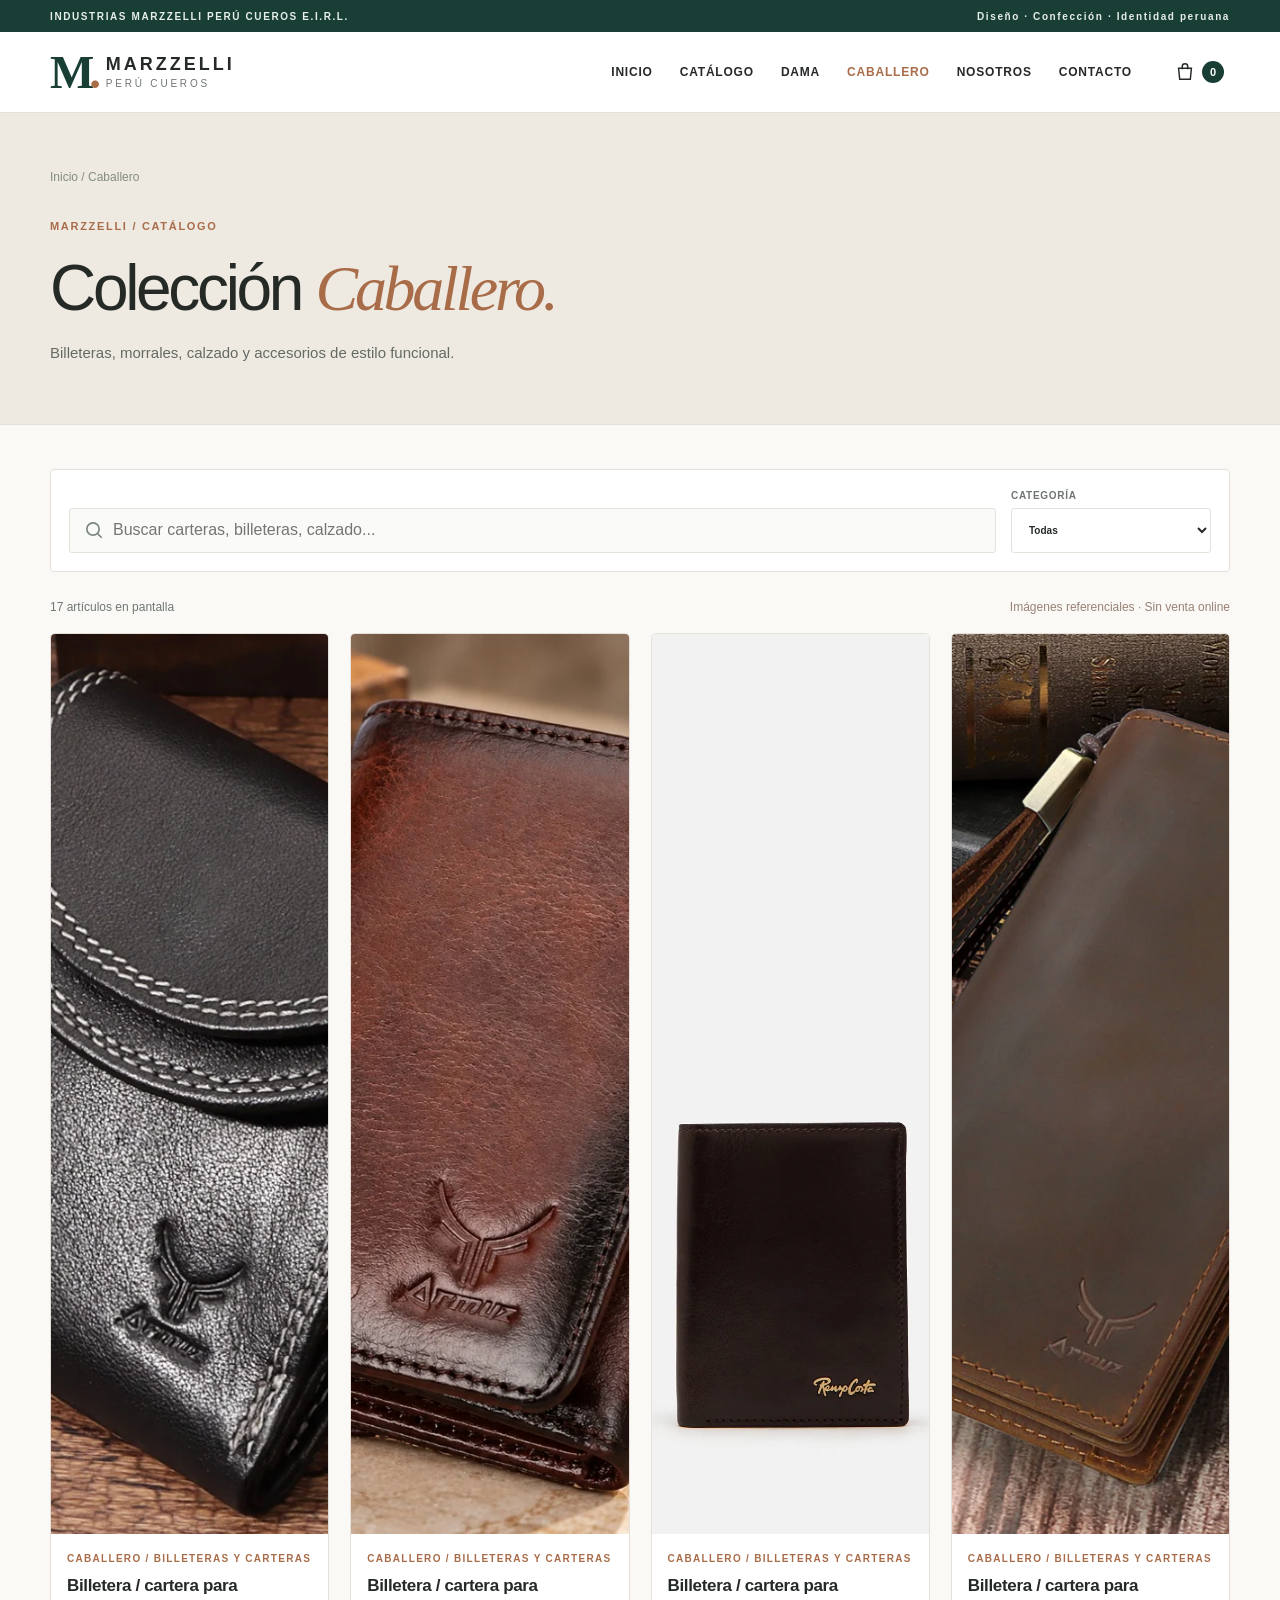
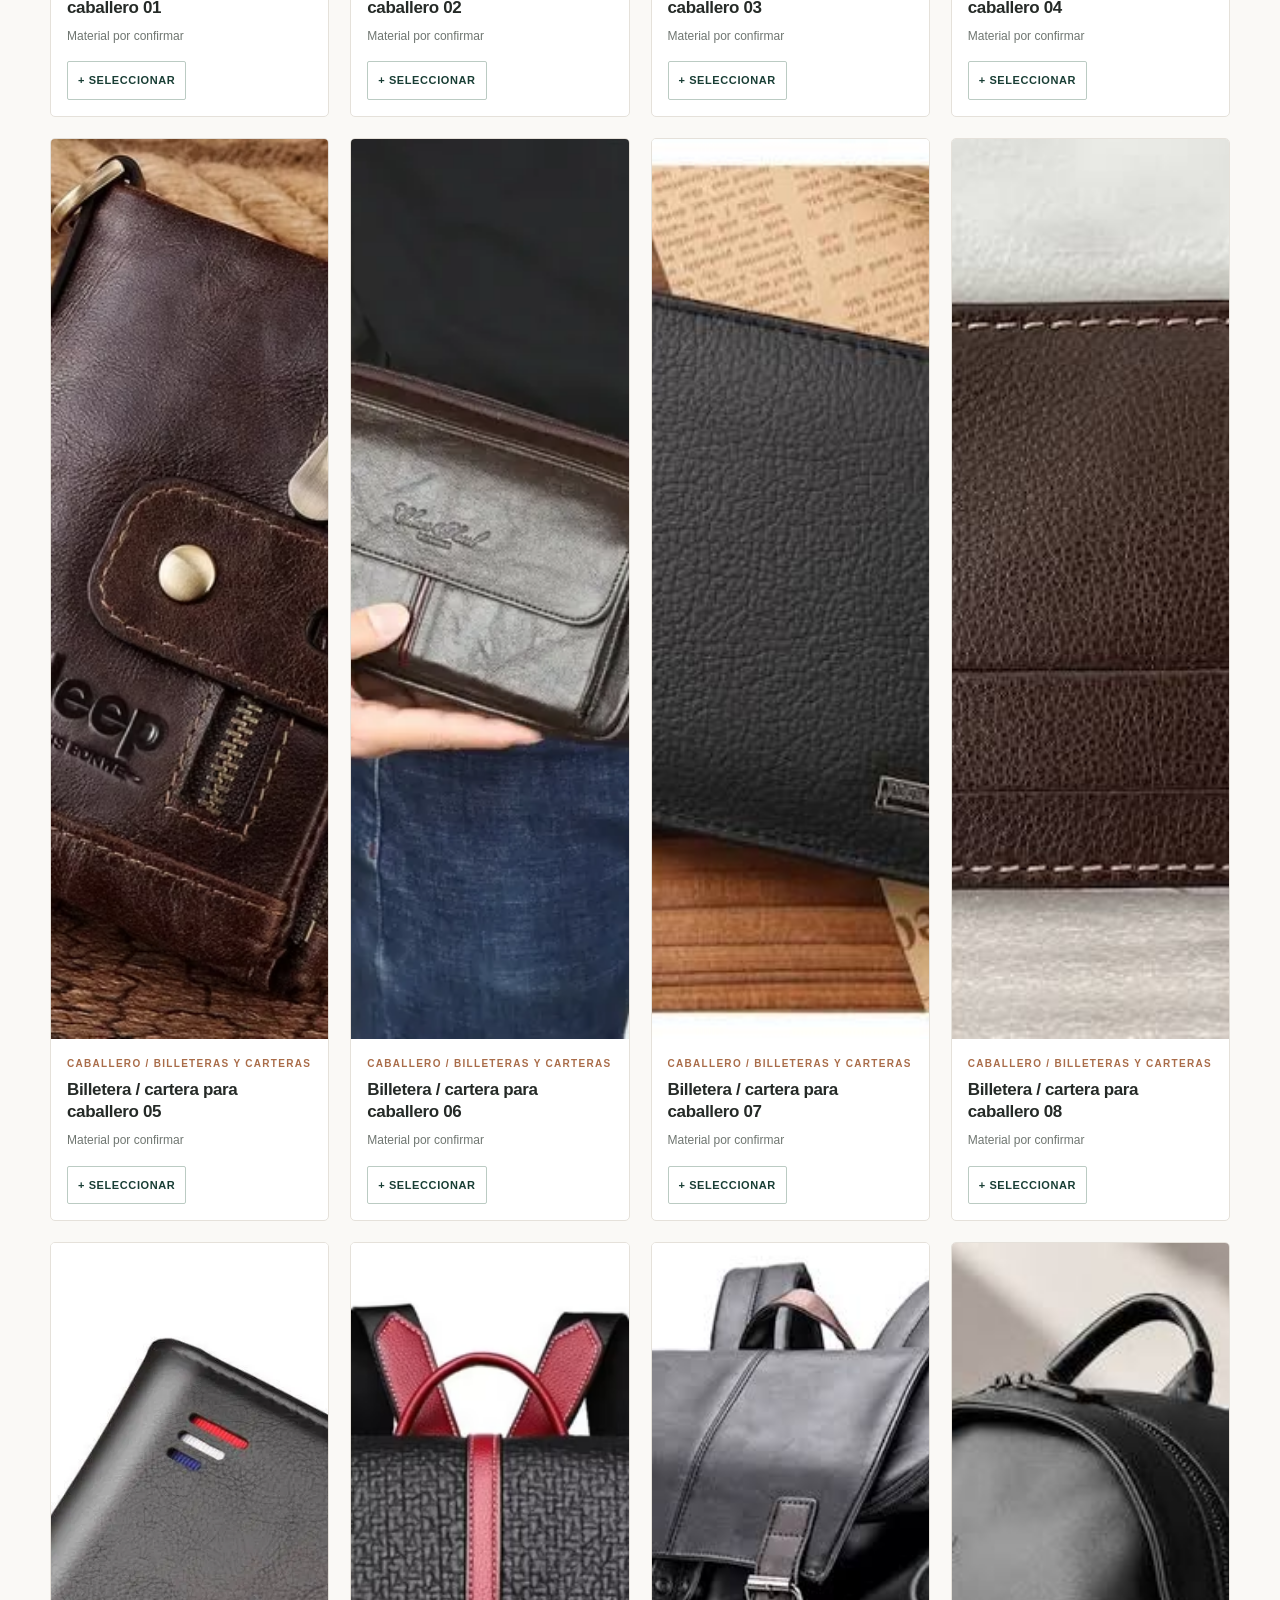
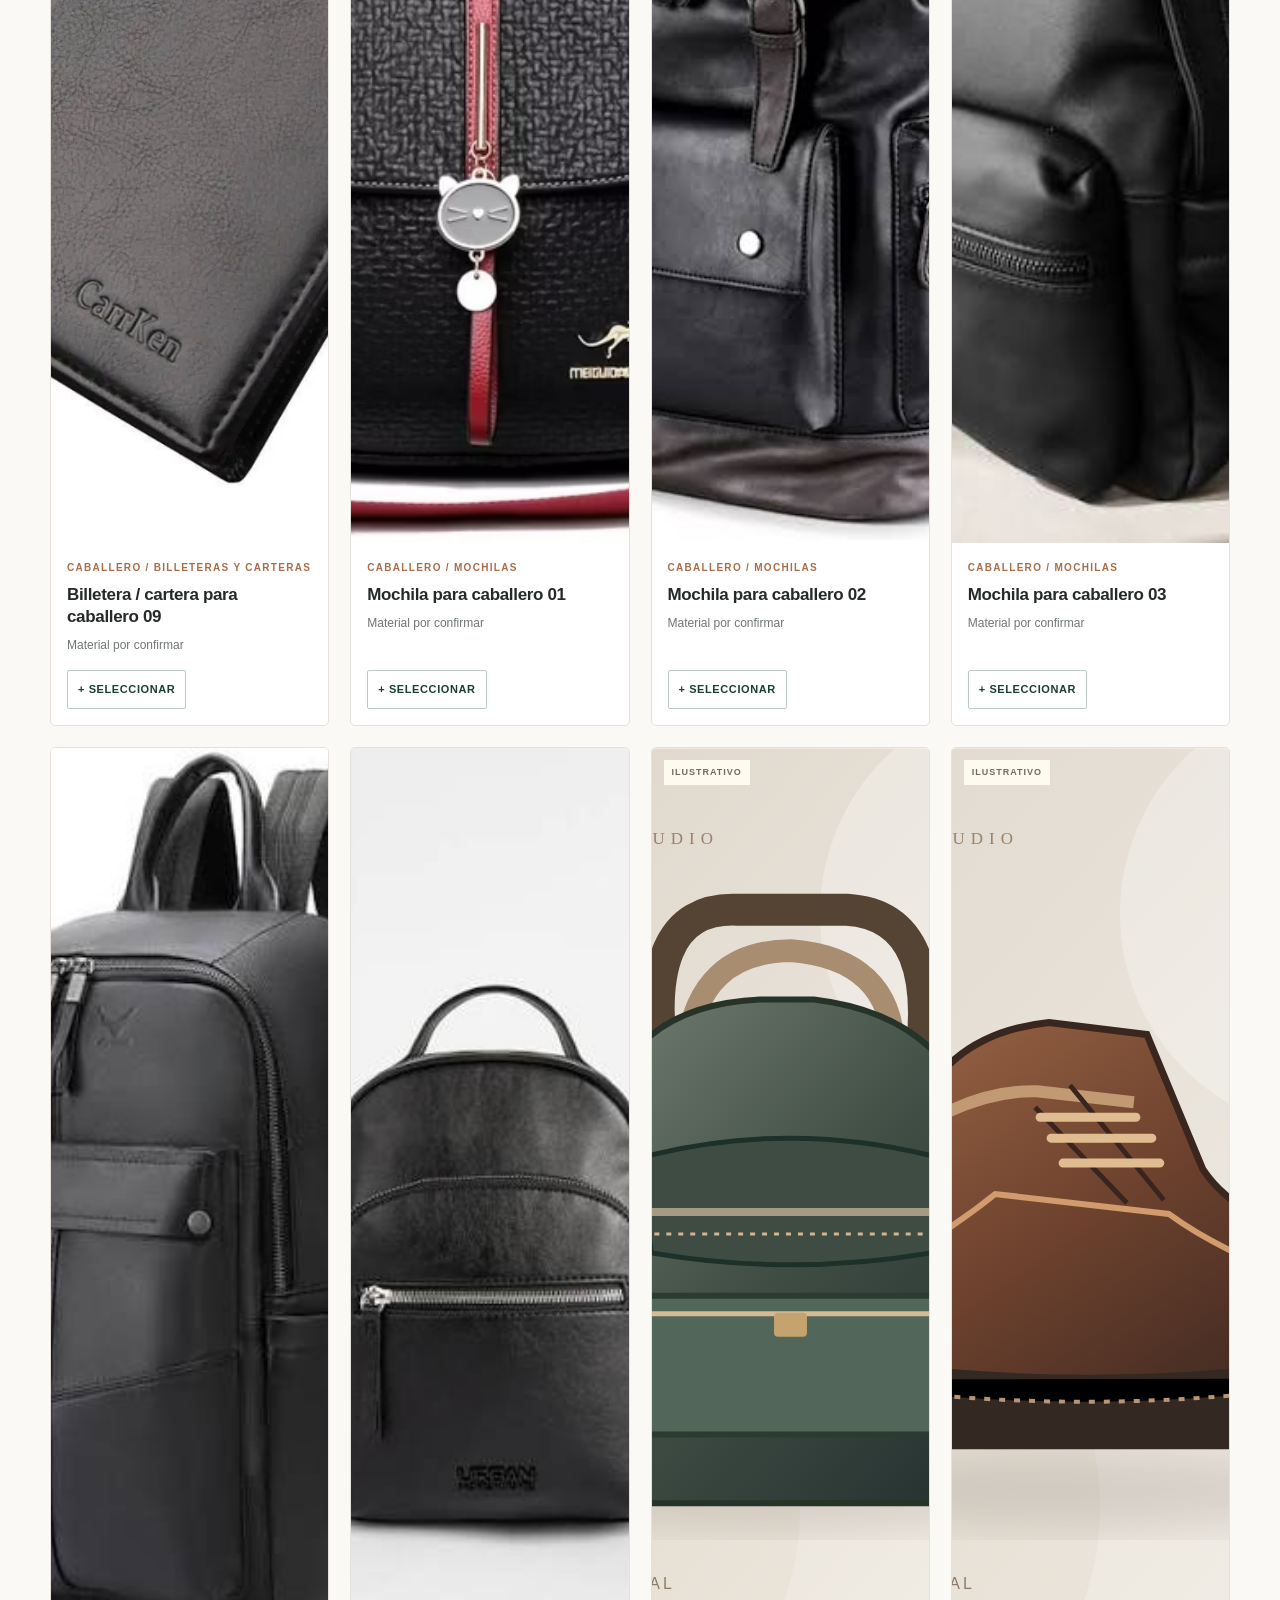
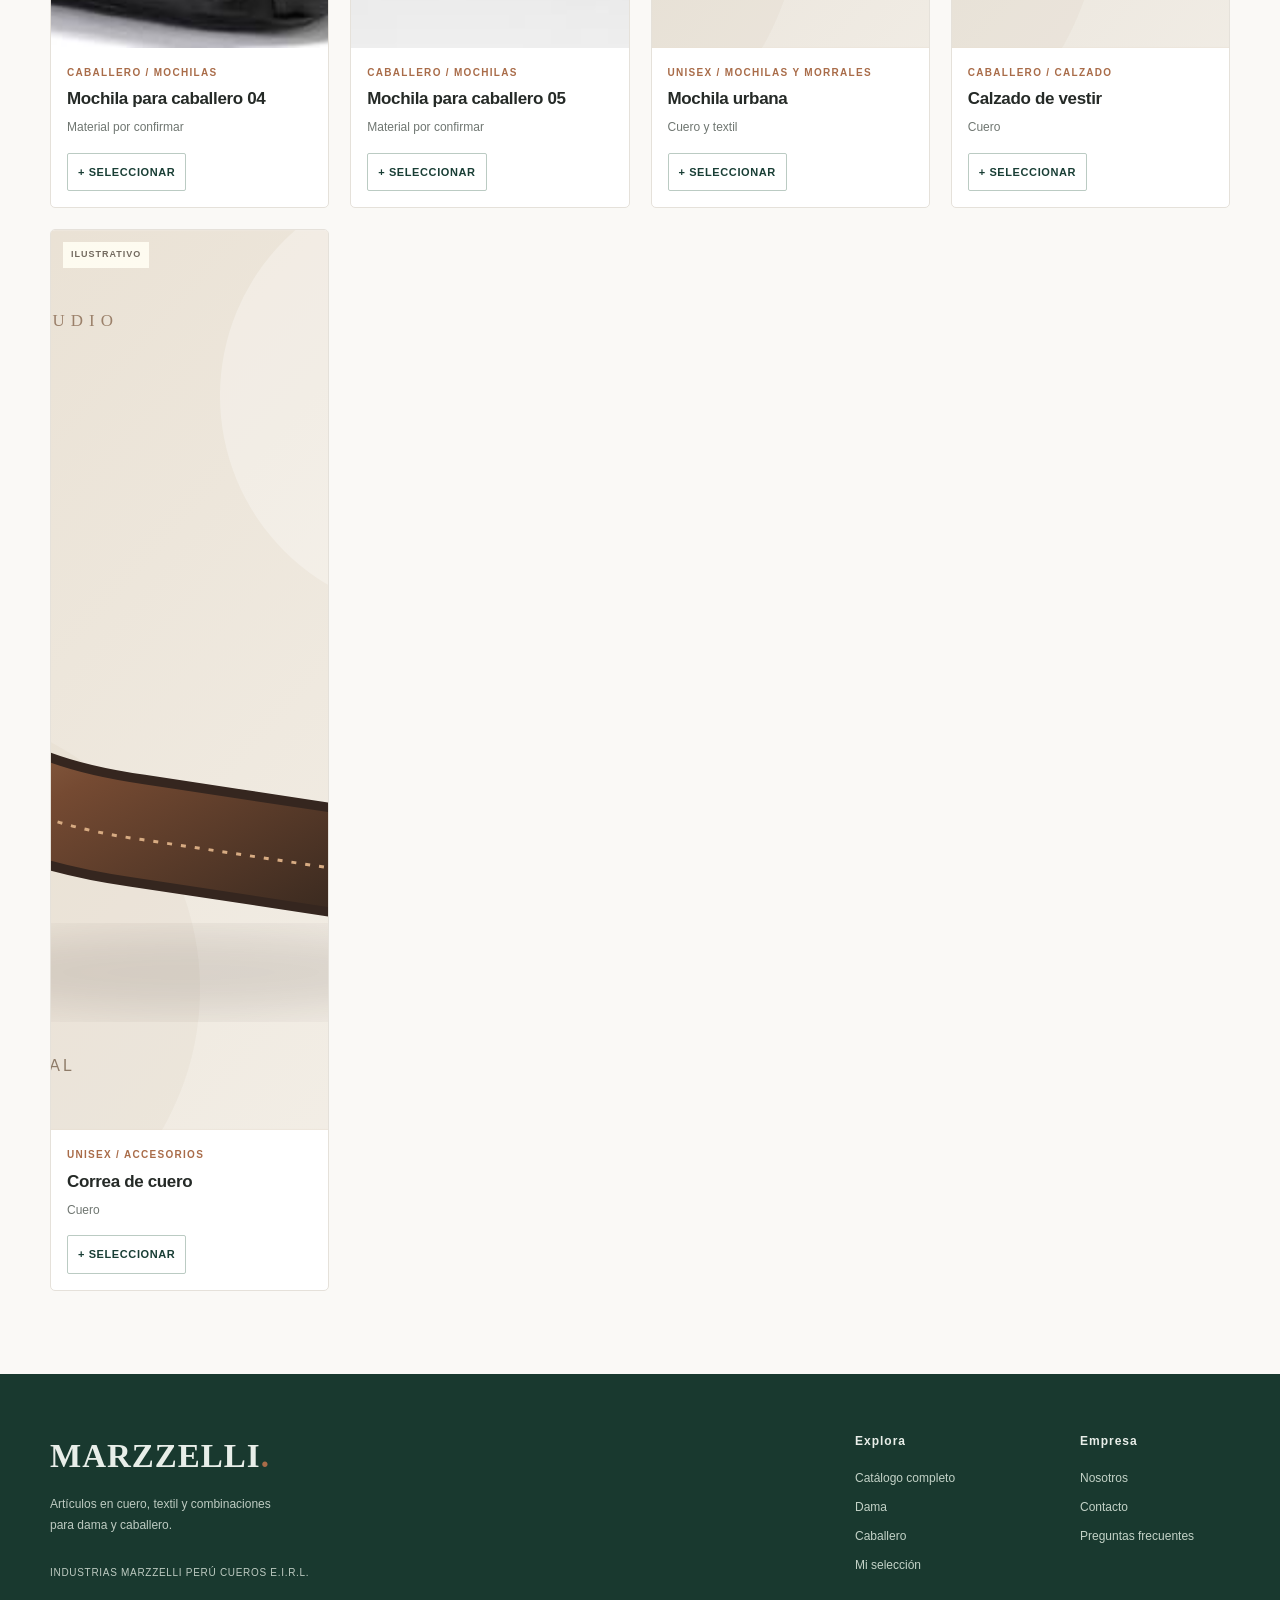
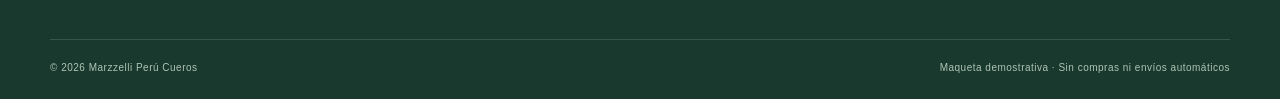
==== caballero.html @ a8f39901 "Add files via upload" ====
<!doctype html>
<html lang="es"><head><meta charset="utf-8"><meta name="viewport" content="width=device-width, initial-scale=1"><meta name="theme-color" content="#193e35"><meta name="description" content="Billeteras, morrales, calzado y accesorios de estilo funcional."><title>Caballero | MARZZELLI Perú Cueros</title><link rel="icon" href="assets/img/identidad/marzzelli-emblema.svg" type="image/svg+xml"><link rel="stylesheet" href="styles.css"><script src="catalogo-fotos.js" defer></script><script src="script.js" defer></script></head><body data-page="caballero"><a class="skip" href="#principal">Ir al contenido principal</a><div class="announcement"><div class="container announcement-inner"><span>INDUSTRIAS MARZZELLI PERÚ CUEROS E.I.R.L.</span><span>Diseño · Confección · Identidad peruana</span></div></div>
<header class="site-header"><div class="container header-wrap">
  <a href="index.html" class="logo" aria-label="Marzzelli, inicio"><span class="logo-symbol">M<span>.</span></span><span class="logo-letters"><strong>MARZZELLI</strong><small>PERÚ CUEROS</small></span></a>
  <nav class="main-nav" id="siteNav" aria-label="Navegación principal">
    <a data-nav="inicio" href="index.html">Inicio</a><a data-nav="catalogo" href="catalogo.html">Catálogo</a><a data-nav="dama" href="dama.html">Dama</a><a data-nav="caballero" href="caballero.html">Caballero</a><a data-nav="nosotros" href="nosotros.html">Nosotros</a><a data-nav="contacto" href="contacto.html">Contacto</a>
  </nav>
  <div class="head-actions"><a href="seleccion.html" class="selection-link" aria-label="Ver mi selección de productos"><svg viewBox="0 0 24 24" width="22" height="22" fill="none" stroke="currentColor" stroke-width="1.6" aria-hidden="true"><path d="M5 8h14l-1.2 12H6.2L5 8Z"/><path d="M9 9V6a3 3 0 016 0v3"/></svg><span id="selectionCount" class="selection-count">0</span></a><button type="button" class="nav-toggle" id="navToggle" aria-label="Abrir menú" aria-expanded="false" aria-controls="siteNav"><span></span><span></span><span></span></button></div>
</div></header><main id="principal"><section class="page-hero"><div class="container"><div class="breadcrumb"><a href="index.html">Inicio</a> / <span>Caballero</span></div><span class="eyebrow">MARZZELLI / CATÁLOGO</span><h1>Colección <em>Caballero.</em></h1><p>Billeteras, morrales, calzado y accesorios de estilo funcional.</p></div></section><section class="section catalog-section"><div class="container"><div class="catalog-toolbar"><div class="search-wrap"><svg viewBox="0 0 24 24" width="20" height="20" fill="none" stroke="currentColor" stroke-width="2" aria-hidden="true"><circle cx="10.8" cy="10.8" r="7.4"/><path d="m16.3 16.3 5 5"/></svg><label class="sr-only" for="searchProducts">Buscar productos</label><input id="searchProducts" type="search" placeholder="Buscar carteras, billeteras, calzado..."></div><label class="filter-label">Categoría <select id="categorySelect"><option value="todos">Todas</option><option value="carteras">Carteras y bolsos</option><option value="mochilas">Mochilas y morrales</option><option value="calzado">Calzado</option><option value="accesorios">Accesorios</option></select></label></div><div class="catalog-row"><p id="resultCount" class="muted" aria-live="polite"></p><p class="reference-note">Imágenes referenciales · Sin venta online</p></div><div id="catalogGrid" class="product-grid"></div></div></section></main><footer class="footer"><div class="container"><div class="footer-top"><div><a class="footer-brand" href="index.html">MARZZELLI<span>.</span></a><p>Artículos en cuero, textil y combinaciones<br>para dama y caballero.</p><p class="legal-name">INDUSTRIAS MARZZELLI PERÚ CUEROS E.I.R.L.</p></div><div class="footer-links"><div><strong>Explora</strong><a href="catalogo.html">Catálogo completo</a><a href="dama.html">Dama</a><a href="caballero.html">Caballero</a><a href="seleccion.html">Mi selección</a></div><div><strong>Empresa</strong><a href="nosotros.html">Nosotros</a><a href="contacto.html">Contacto</a><a href="preguntas.html">Preguntas frecuentes</a></div></div></div><div class="footer-bottom"><span>© <span data-year></span> Marzzelli Perú Cueros</span><span>Maqueta demostrativa · Sin compras ni envíos automáticos</span></div></div></footer>
<div class="toast" id="toast" role="status" aria-live="polite"></div></body></html>
---- styles.css ----
/* MARZZELLI / Maqueta estática sin dependencias. Edita estos colores si lo deseas. */
:root{--green:#193e35;--green-dark:#17352f;--ink:#252a27;--tan:#a96c49;--soft-tan:#d4ab8a;--paper:#faf9f6;--cream:#f2efe9;--light:#fff;--line:#e5e1da;--muted:#6f7671;--max:1180px;--radius:7px}
*{box-sizing:border-box}html{scroll-behavior:smooth}body{margin:0;color:var(--ink);font-family:Arial,Helvetica,sans-serif;background:var(--paper);line-height:1.5;-webkit-font-smoothing:antialiased}button,input,textarea,select{font:inherit}button{cursor:pointer}img{display:block;max-width:100%}a{color:inherit;text-decoration:none}h1,h2,h3,h4,p{margin-top:0}h1,h2{font-weight:500;letter-spacing:-.052em;line-height:1.11}h1 em,h2 em{font-family:Georgia,serif;font-weight:400}p{line-height:1.72}button:focus-visible,a:focus-visible,input:focus-visible,textarea:focus-visible,select:focus-visible,summary:focus-visible{outline:3px solid #ce985d;outline-offset:3px}.container{width:min(calc(100% - 80px),var(--max));margin-inline:auto}.sr-only{position:absolute;width:1px;height:1px;padding:0;margin:-1px;overflow:hidden;clip:rect(0,0,0,0);white-space:nowrap;border:0}.skip{position:absolute;top:-100px;left:12px;padding:10px;background:#fff;z-index:100}.skip:focus{top:12px}.muted{color:var(--muted)}
.announcement{background:var(--green);color:#e6eee9;font-size:10px;letter-spacing:1.6px;font-weight:700}.announcement-inner{display:flex;align-items:center;justify-content:space-between;gap:15px;min-height:32px}.site-header{background:#fff;position:sticky;top:0;z-index:50;border-bottom:1px solid var(--line)}.header-wrap{height:80px;display:flex;align-items:center;gap:36px}.logo{display:inline-flex;align-items:center;gap:10px;white-space:nowrap}.logo-symbol{font-family:Georgia,serif;font-size:47px;font-weight:bold;line-height:1;color:var(--green);letter-spacing:-.11em}.logo-symbol>span,.footer-brand span{color:var(--tan)}.logo-letters{display:flex;flex-direction:column;gap:0}.logo-letters strong{letter-spacing:3px;font-size:18px;line-height:1.3}.logo-letters small{font-size:10px;color:var(--muted);letter-spacing:2.8px}.main-nav{display:flex;align-items:center;gap:27px;margin-left:auto}.main-nav a{font-size:12px;text-transform:uppercase;letter-spacing:.8px;font-weight:700;transition:color .2s}.main-nav a:hover,.main-nav a.active{color:var(--tan)}.head-actions{display:flex;align-items:center;gap:15px}.selection-link{display:flex;align-items:center;gap:6px;padding:6px}.selection-count{display:grid;place-items:center;min-width:22px;height:22px;background:var(--green);color:#fff;border-radius:50%;font-size:11px;font-weight:bold}.nav-toggle{display:none;background:none;border:0;width:38px;padding:5px}.nav-toggle span{display:block;height:2px;background:var(--green);margin:5px 0}
.eyebrow{display:inline-flex;align-items:center;gap:10px;font-size:11px;color:var(--tan);font-weight:800;letter-spacing:1.7px;text-transform:uppercase}.eyebrow .dash{width:18px;height:1px;background:var(--tan)}.eyebrow-light{color:#debfa4}.btn{appearance:none;display:inline-flex;justify-content:center;align-items:center;gap:24px;padding:15px 23px;font-size:12px;font-weight:bold;letter-spacing:.8px;border:1px solid transparent;border-radius:3px;min-height:48px;text-transform:uppercase;transition:background .2s,transform .2s}.btn:hover{transform:translateY(-2px)}.btn-dark{background:var(--green);color:#fff}.btn-dark:hover{background:#285346}.btn-outline{background:transparent;color:var(--green);border-color:#aebbb5}.btn-outline:hover{background:#e6ebe8}.btn-light{background:#f6f0e8;color:var(--green)}.btn-full{display:flex;width:100%}.underline-link{text-decoration:underline;text-decoration-color:var(--tan);text-underline-offset:7px;font-weight:bold;font-size:13px}.section{padding:83px 0}.section-cream{background:var(--cream)}.section-head{display:flex;align-items:end;justify-content:space-between;gap:38px;margin-bottom:30px}.section-head h2{font-size:clamp(32px,4vw,50px);margin:12px 0 0}.section-head>p{max-width:320px;margin:0;color:var(--muted);font-size:14px}
.hero{background:#f7f5f1;overflow:hidden}.hero-grid{display:grid;grid-template-columns:1fr .92fr;min-height:565px}.hero-text{padding:98px 55px 60px 0;display:flex;flex-direction:column;justify-content:center;align-items:start}.hero-text h1{font-size:clamp(45px,5vw,67px);margin:20px 0 23px;max-width:700px}.hero-text h1 em{color:var(--tan)}.hero-text>p{font-size:15px;max-width:530px;color:#646b65;margin-bottom:27px}.hero-buttons{display:flex;gap:13px;flex-wrap:wrap}.hero-micro{display:flex;gap:28px;align-items:center;color:var(--muted);font-size:11px;margin-top:64px}.hero-micro b{color:var(--green);font-size:20px;margin-right:7px}.divider-vertical{width:1px;height:25px;background:#d9d8d2}.hero-visual{position:relative;background:#dfd7cb;min-height:530px;display:grid;place-items:center;isolation:isolate}.hero-visual::after{content:'';position:absolute;inset:auto 0 0;height:27%;background:linear-gradient(to top,#c2ad9a55,transparent);z-index:-1}.hero-visual>img{width:74%;height:78%;object-fit:contain;mix-blend-mode:multiply;position:relative;z-index:2;filter:drop-shadow(10px 23px 23px #55433333)}.hero-circle{position:absolute;width:70%;aspect-ratio:1;border-radius:50%;border:1px solid #fff8;top:16%;z-index:-1}.hero-photo-caption{position:absolute;top:27px;left:30px;color:var(--green);font-weight:bold;letter-spacing:2.5px;font-size:13px}.hero-photo-caption span{font-size:10px;color:#8e8176;letter-spacing:1px;margin-left:10px}.hero-side-label{position:absolute;right:20px;bottom:30px;color:var(--green);font:italic 21px Georgia,serif}.hero-side-label span{font-style:normal;color:var(--tan)}
.category-tiles{display:grid;grid-template-columns:repeat(4,minmax(0,1fr));gap:16px}.category-tile{position:relative;background:#e7ddd1;min-height:390px;display:flex;flex-direction:column;overflow:hidden}.category-tile img{width:100%;height:77%;object-fit:cover;mix-blend-mode:multiply;transition:transform .28s}.category-tile:hover img{transform:scale(1.05)}.category-tile div{margin-top:auto;padding:14px 17px 20px;background:#faf7f2dd;position:relative}.category-tile span{font-size:10px;font-weight:bold;color:var(--tan);letter-spacing:1px}.category-tile h3{font-family:Georgia,serif;font-size:20px;font-weight:400;letter-spacing:-.02em;margin:5px 0 7px}.category-tile b{color:var(--green);font-size:11px}.tile-b{background:#d7dfe0}.tile-c{background:#e9dfcc}.tile-d{background:#e6e1d9}
.product-grid{display:grid;grid-template-columns:repeat(4,minmax(0,1fr));gap:21px}.product-card{background:#fff;border:1px solid var(--line);border-radius:5px;overflow:hidden;display:flex;flex-direction:column}.product-image-link{display:block;background:#ede6dc;position:relative;overflow:hidden}.product-image-link img{width:100%;aspect-ratio:4/4.4;object-fit:cover;transition:transform .3s}.product-image-link:hover img{transform:scale(1.045)}.product-pill{position:absolute;top:12px;left:12px;padding:6px 8px;background:#fffdf3ed;color:#736a5f;font-size:9px;font-weight:bold;letter-spacing:1px}.product-text{padding:16px;flex:1;display:flex;flex-direction:column;gap:7px}.product-type{color:var(--tan);font-size:10px;letter-spacing:1.3px;text-transform:uppercase;font-weight:bold;margin:0}.product-text h3{font-size:17px;font-weight:600;letter-spacing:-.02em;margin:0;line-height:1.3}.product-text h3 a:hover{text-decoration:underline}.product-material{font-size:12px;color:var(--muted);margin:0;flex:1}.product-action{border:1px solid #bbcbc3;padding:10px;background:#fff;color:var(--green);border-radius:2px;font-size:11px;font-weight:bold;text-transform:uppercase;letter-spacing:.6px;align-self:start;margin-top:8px}.product-action:hover,.product-action.is-added{background:var(--green);color:white}.empty-state{padding:48px;border:1px dashed #c7cac2;text-align:center;grid-column:1/-1}.reference-note{font-size:12px;color:#9a8175}
.story-strip{background:var(--green);color:#fff;padding:82px 0}.story-grid{display:grid;grid-template-columns:1fr 1fr;gap:80px;align-items:center}.story-grid h2{font-size:clamp(38px,4vw,57px);margin:20px 0}.story-grid h2 em{color:#d4ad92}.story-grid p{color:#d2ded7;font-size:14px;max-width:510px;margin-bottom:24px}.story-graphic{height:290px;display:flex;align-items:center;justify-content:center;position:relative;border:1px solid #8fac9d70}.story-graphic>span{font-family:Georgia,serif;letter-spacing:12px;color:#c2d4c9;font-size:34px}.material-chip{position:absolute;background:#eee9dc;color:var(--green);padding:10px 17px;letter-spacing:1.3px;font-weight:bold;font-size:10px;transform:rotate(-10deg)}.chip-leather{top:20px;left:18px}.chip-textile{right:23px;bottom:27px;transform:rotate(8deg);background:#b7c6bd}.chip-design{bottom:26px;left:44px;background:#d2ae8f;transform:rotate(4deg)}.cta-section{padding:65px 0;background:#e8e2d8}.cta-inner{display:flex;justify-content:space-between;align-items:center;gap:30px}.cta-inner h2{font-size:clamp(31px,3.5vw,47px);margin:9px 0}.cta-inner p{font-size:14px;color:var(--muted);margin-bottom:0}
.page-hero{padding:55px 0 58px;background:#eeeae2;border-bottom:1px solid var(--line)}.page-hero h1{font-size:clamp(43px,5vw,65px);margin:16px 0}.page-hero h1 em{color:var(--tan)}.page-hero p{max-width:600px;color:#646a64;font-size:15px;margin-bottom:0}.page-hero-dark{background:var(--green);color:#fff}.page-hero-dark p{color:#d1ded5}.page-hero-dark h1 em{color:#dec0a4}.breadcrumb{font-size:12px;color:#838c83;margin:0 0 27px}.breadcrumb a:hover{text-decoration:underline}.page-hero-dark .breadcrumb{color:#ced9d3}
.catalog-section{padding-top:44px}.catalog-toolbar{display:flex;gap:15px;align-items:end;flex-wrap:wrap;background:#fff;padding:18px;border:1px solid var(--line);border-radius:4px}.search-wrap{flex:1;min-width:260px;position:relative}.search-wrap svg{position:absolute;top:50%;left:15px;transform:translateY(-50%);color:#7b8880}.search-wrap input{width:100%;height:45px;padding:10px 15px 10px 43px;border:1px solid var(--line);border-radius:3px;background:#fafaf8}.filter-label{display:flex;flex-direction:column;gap:5px;font-size:10px;text-transform:uppercase;color:var(--muted);font-weight:bold;letter-spacing:.7px}.filter-label select{width:200px;height:45px;background:white;border:1px solid var(--line);border-radius:3px;padding:0 13px;color:var(--ink)}.catalog-row{display:flex;justify-content:space-between;align-items:center;gap:15px;margin:25px 0 16px}.catalog-row p{margin:0;font-size:12px}
.detail-section{padding-top:40px}.product-detail{display:grid;grid-template-columns:1fr .9fr;gap:60px;align-items:start;margin-top:28px}.detail-media{background:#ece1d5;border-radius:4px}.detail-media img{width:100%;aspect-ratio:1/1.08;object-fit:cover}.detail-info{padding:20px 0}.detail-info h1{font-size:clamp(34px,4vw,49px);margin:13px 0 14px}.detail-info>p{font-size:15px;color:var(--muted)}.detail-meta{display:grid;grid-template-columns:110px 1fr;gap:8px;padding:15px 0;border-top:1px solid var(--line);font-size:13px}.detail-meta strong{color:var(--green)}.detail-actions{display:flex;flex-direction:column;gap:12px;margin-top:24px}.detail-notice{font-size:12px;color:#8b7668;margin-top:12px}.detail-bottom{border-top:1px solid var(--line);padding-top:35px;margin-top:75px;display:flex;justify-content:space-between;align-items:center;gap:20px}.detail-bottom h2{font-size:29px;margin-bottom:7px}.detail-bottom p{font-size:13px;color:var(--muted);margin-bottom:0}
.about-grid{display:grid;grid-template-columns:1fr 1fr;gap:80px;align-items:center}.about-graphic{position:relative;max-width:460px;background:#e2d2c3}.about-graphic img{width:100%;aspect-ratio:4/4.4;object-fit:cover}.about-graphic>span{position:absolute;bottom:20px;left:20px;font-size:10px;letter-spacing:1px;color:var(--green);font-weight:bold}.about-copy h2{font-size:clamp(30px,3.5vw,42px);margin:20px 0}.about-copy p{font-size:14px;color:var(--muted);margin-bottom:19px}.about-copy .btn{margin-top:13px}.feature-grid{display:grid;grid-template-columns:repeat(3,1fr);gap:18px}.feature-card{padding:28px;background:white;border:1px solid var(--line)}.feature-icon{font:italic 33px Georgia,serif;color:var(--tan)}.feature-card h3{font-size:19px;margin:25px 0 10px}.feature-card p{font-size:13px;color:var(--muted);margin:0}
.selection-layout{display:grid;grid-template-columns:1fr 320px;gap:45px;align-items:start}.selection-items{margin-bottom:32px;min-height:145px}.selection-item{display:flex;gap:20px;border-bottom:1px solid var(--line);padding:16px 0;align-items:center}.selection-item img{width:94px;height:105px;object-fit:cover;background:#e7dfd6;border-radius:3px}.selection-item>div{flex:1}.selection-item h3{font-size:17px;margin-bottom:5px}.selection-item p{margin-bottom:8px;font-size:12px;color:var(--muted)}.quiet-button{border:0;background:transparent;text-decoration:underline;font-size:12px;color:var(--muted);padding:8px}.selection-summary{padding:27px;background:#eeeae3;border-radius:4px}.selection-summary h2{font-size:25px;margin:12px 0}.selection-summary>p{font-size:13px}.selection-summary .btn{margin-top:12px}.selection-summary .quiet-button{display:block;margin:15px auto 0}.selection-empty{padding:45px 20px;border:1px dashed #b9bcb5;background:#fff;text-align:center}.selection-empty h3{font-size:22px;margin-bottom:8px}.selection-empty p{font-size:13px;color:var(--muted)}
.contact-grid{display:grid;grid-template-columns:.85fr 1.15fr;gap:70px;align-items:start}.contact-aside h2{font-size:clamp(29px,3.5vw,45px);margin:20px 0}.contact-aside>p{color:var(--muted);font-size:14px}.contact-info{margin:30px 0}.contact-info>div{border-top:1px solid var(--line);padding:18px 0}.contact-info b{display:block;margin-bottom:6px;font-size:13px}.contact-info span{font-size:13px;color:var(--muted)}.form-card{background:#fff;border:1px solid var(--line);padding:32px;border-radius:5px}.form-card h3{font-size:24px;margin-bottom:9px}.form-card>p{font-size:12px;color:var(--muted);margin-bottom:26px}.form-card form{display:flex;flex-direction:column;gap:17px}.form-row{display:grid;grid-template-columns:1fr 1fr;gap:16px}.form-card label{display:flex;flex-direction:column;gap:7px;font-size:12px;font-weight:700}.form-card label span{color:var(--tan)}.form-card input,.form-card select,.form-card textarea{width:100%;border:1px solid #d7dcd5;border-radius:3px;padding:12px 13px;background:#fafafa;font-size:13px;color:var(--ink)}.form-card textarea{resize:vertical}.contact-preview{padding:20px;background:#eef4f0;margin-top:23px;border:1px solid #c7d6cb}.contact-preview h4{margin-bottom:12px}.contact-preview pre{white-space:pre-wrap;word-break:break-word;font:13px/1.7 Arial,sans-serif;color:var(--green)}.contact-preview small{display:block;margin-top:10px;color:var(--muted)}
.faq-area{width:min(100%,790px);margin:auto}.faq-area details{border-bottom:1px solid var(--line);padding:20px 0}.faq-area summary{cursor:pointer;font-size:16px;font-weight:700;color:var(--green)}.faq-area details p{font-size:14px;color:var(--muted);padding:13px 0 0}.faq-area .btn{margin-top:33px}
.footer{background:#19392f;color:#e8eee9;padding:58px 0 24px}.footer-top{display:flex;justify-content:space-between;gap:40px}.footer-brand{font-family:Georgia,serif;font-size:33px;letter-spacing:1px;font-weight:bold}.footer-top p{font-size:12px;color:#becbc2;margin:13px 0}.footer-top .legal-name{font-size:10px;letter-spacing:.7px;margin-top:28px}.footer-links{display:flex;gap:75px}.footer-links>div{display:flex;flex-direction:column;gap:11px;min-width:150px}.footer-links strong{font-size:12px;letter-spacing:1px;margin-bottom:8px}.footer-links a{font-size:12px;color:#c3d2c7}.footer-links a:hover{text-decoration:underline}.footer-bottom{border-top:1px solid #fff2;padding-top:20px;margin-top:45px;display:flex;justify-content:space-between;gap:15px;color:#afc4b5;font-size:10px;letter-spacing:.5px}.toast{position:fixed;bottom:24px;right:24px;max-width:350px;padding:14px 18px;border-radius:4px;background:var(--green);color:white;font-size:13px;box-shadow:0 12px 30px #1236;opacity:0;transform:translateY(14px);pointer-events:none;transition:all .25s;z-index:100}.toast.visible{opacity:1;transform:translateY(0)}
@media(max-width:1040px){.main-nav{gap:14px}.main-nav a{font-size:11px}.header-wrap{gap:20px}.logo-letters strong{font-size:16px}.container{width:min(calc(100% - 50px),var(--max))}.hero-text{padding:65px 26px 55px 0}.hero-text h1{font-size:clamp(40px,4.4vw,58px)}.hero-grid{min-height:490px}.hero-visual{min-height:480px}.product-grid{grid-template-columns:repeat(3,1fr)}.category-tiles{grid-template-columns:repeat(2,1fr)}.category-tile{min-height:350px}}
@media(max-width:770px){.announcement-inner span:last-child{display:none}.header-wrap{height:70px}.nav-toggle{display:block}.main-nav{display:none;position:absolute;top:70px;left:0;right:0;z-index:30;background:#fff;padding:15px 25px 23px;box-shadow:0 20px 25px #0002;flex-direction:column;align-items:stretch;gap:0}.main-nav.is-open{display:flex}.main-nav a{padding:13px 0;border-bottom:1px solid var(--line);font-size:13px}.head-actions{margin-left:auto}.hero-grid{grid-template-columns:1fr}.hero-text{padding:65px 0 55px}.hero-text h1{font-size:clamp(45px,8vw,68px)}.hero-micro{margin-top:38px}.hero-visual{height:400px;min-height:0}.hero-visual>img{width:51%;height:93%}.section{padding:62px 0}.section-head{align-items:start;flex-direction:column;gap:15px}.product-grid{grid-template-columns:repeat(2,minmax(0,1fr))}.story-grid,.about-grid,.contact-grid,.product-detail,.selection-layout{grid-template-columns:1fr;gap:35px}.story-graphic{height:220px}.about-graphic{max-width:none;width:min(100%,450px)}.about-copy h2{font-size:37px}.feature-grid{grid-template-columns:1fr}.cta-inner{align-items:start;flex-direction:column}.footer-top{flex-direction:column}.footer-links{justify-content:space-between;gap:35px}.selection-summary{order:-1}.catalog-toolbar{align-items:stretch}.search-wrap{flex-basis:100%}.filter-label{flex:1}.filter-label select{width:100%}}
@media(max-width:480px){.container{width:calc(100% - 34px)}.logo-symbol{font-size:40px}.logo-letters strong{font-size:14px;letter-spacing:2px}.logo-letters small{font-size:9px}.hero-text{padding:52px 0}.hero-text h1{font-size:44px}.hero-buttons{width:100%}.hero-buttons .btn{flex:1}.hero-micro{font-size:10px;gap:15px}.hero-visual{height:345px}.hero-visual>img{width:77%}.hero-photo-caption{top:16px;left:15px;font-size:10px}.hero-photo-caption span{display:none}.section-head h2{font-size:34px}.section-head>p{max-width:none}.category-tiles{grid-template-columns:repeat(2,minmax(0,1fr));gap:10px}.category-tile{min-height:265px}.category-tile img{height:70%}.category-tile div{padding:10px}.category-tile h3{font-size:15px}.category-tile span,.category-tile b{font-size:9px}.product-grid{gap:10px}.product-text{padding:10px}.product-text h3{font-size:14px}.product-type{font-size:9px}.product-material{font-size:11px}.product-action{font-size:10px;padding:9px}.product-pill{font-size:8px}.story-grid h2{font-size:39px}.story-graphic>span{font-size:20px;letter-spacing:6px}.page-hero{padding:38px 0 45px}.page-hero h1{font-size:44px}.page-hero p{font-size:13px}.catalog-toolbar{padding:12px;gap:11px}.catalog-row{flex-direction:column;align-items:flex-start;gap:0}.detail-section{padding-top:25px}.detail-info h1{font-size:35px}.detail-bottom{flex-direction:column;align-items:start}.form-row{grid-template-columns:1fr}.form-card{padding:22px}.footer-links{gap:18px}.footer-links>div{min-width:0}.footer-bottom{flex-direction:column}.selection-item img{width:75px;height:90px}.selection-item h3{font-size:14px}}

/* Fotografías reales: evita mezcla de capas de color sobre la foto */
.hero-visual>img.real-photo {mix-blend-mode:normal;object-fit:contain;max-height:90%;border-radius:7px;filter:drop-shadow(0 10px 20px #2e211b25)}
.category-tile img.real-photo {mix-blend-mode:normal;object-fit:cover}
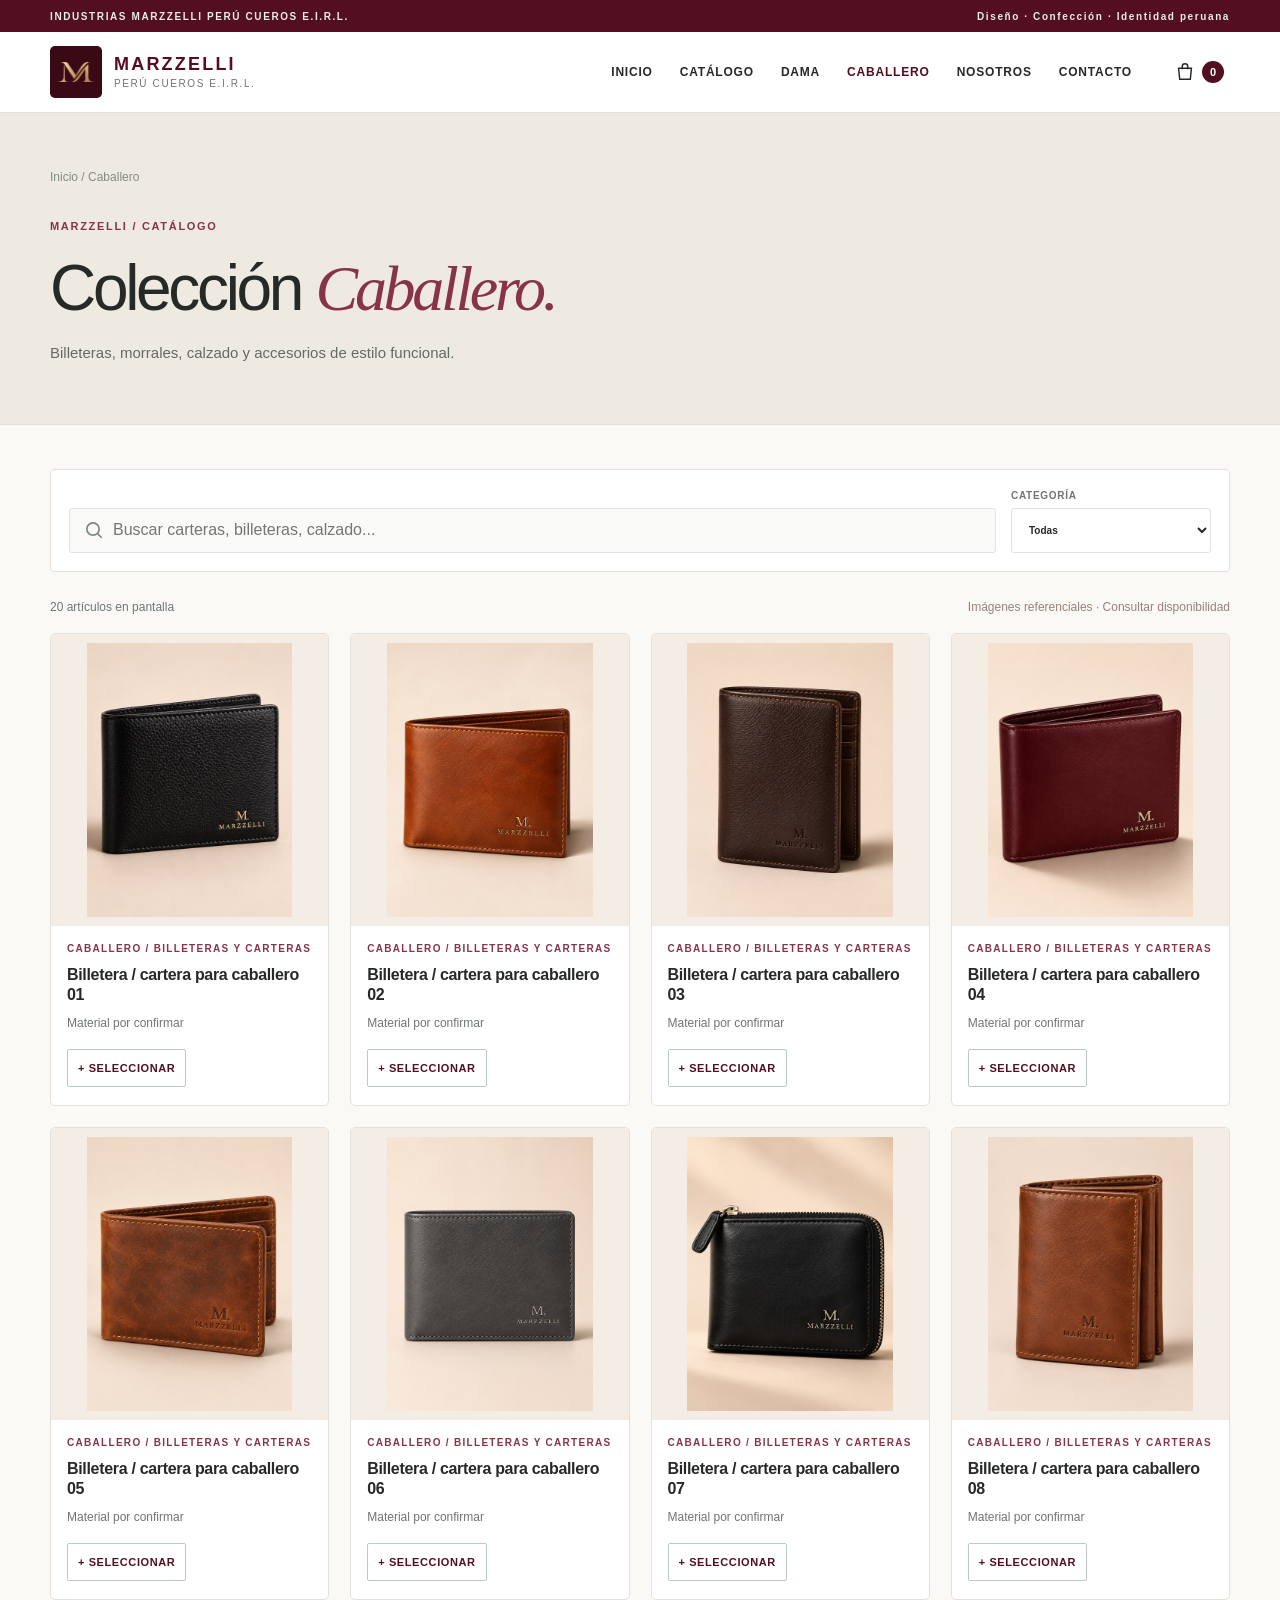
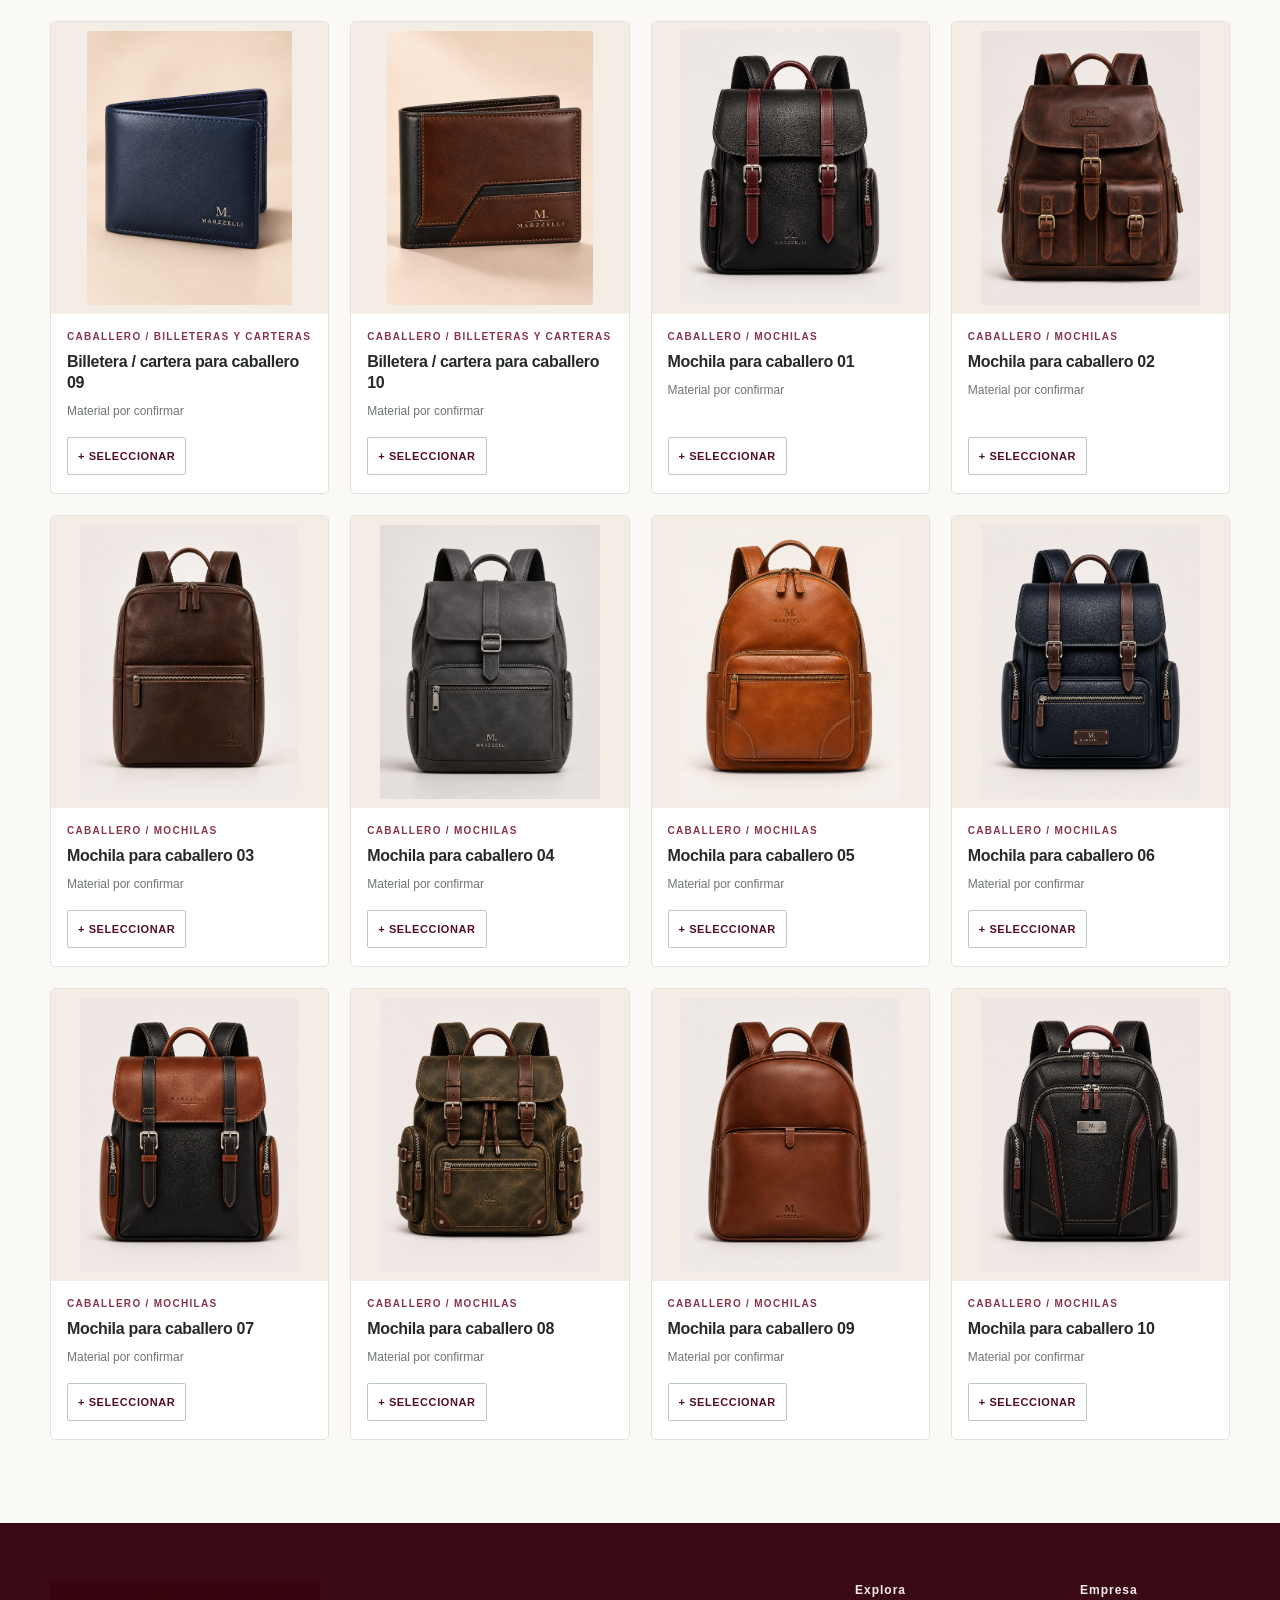
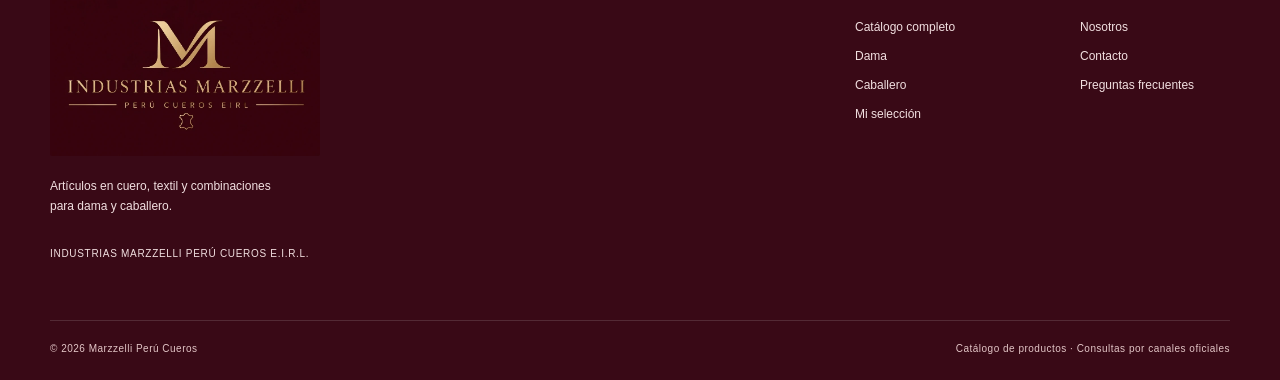
==== commit 481dfb4e: "Add files via upload" ====
--- a/caballero.html
+++ b/caballero.html
@@ -1,10 +1,10 @@
 <!doctype html>
-<html lang="es"><head><meta charset="utf-8"><meta name="viewport" content="width=device-width, initial-scale=1"><meta name="theme-color" content="#193e35"><meta name="description" content="Billeteras, morrales, calzado y accesorios de estilo funcional."><title>Caballero | MARZZELLI Perú Cueros</title><link rel="icon" href="assets/img/identidad/marzzelli-emblema.svg" type="image/svg+xml"><link rel="stylesheet" href="styles.css"><script src="catalogo-fotos.js" defer></script><script src="script.js" defer></script></head><body data-page="caballero"><a class="skip" href="#principal">Ir al contenido principal</a><div class="announcement"><div class="container announcement-inner"><span>INDUSTRIAS MARZZELLI PERÚ CUEROS E.I.R.L.</span><span>Diseño · Confección · Identidad peruana</span></div></div>
+<html lang="es"><head><meta charset="utf-8"><meta name="viewport" content="width=device-width, initial-scale=1"><meta name="theme-color" content="#4D0C1A"><meta name="description" content="Billeteras, morrales, calzado y accesorios de estilo funcional."><title>Caballero | MARZZELLI Perú Cueros</title><link rel="icon" href="assets/img/identidad/marzzelli-emblema.svg" type="image/svg+xml"><link rel="stylesheet" href="styles.css"><script src="catalogo-fotos.js" defer></script><script src="script.js" defer></script></head><body data-page="caballero"><a class="skip" href="#principal">Ir al contenido principal</a><div class="announcement"><div class="container announcement-inner"><span>INDUSTRIAS MARZZELLI PERÚ CUEROS E.I.R.L.</span><span>Diseño · Confección · Identidad peruana</span></div></div>
 <header class="site-header"><div class="container header-wrap">
-  <a href="index.html" class="logo" aria-label="Marzzelli, inicio"><span class="logo-symbol">M<span>.</span></span><span class="logo-letters"><strong>MARZZELLI</strong><small>PERÚ CUEROS</small></span></a>
+  <a href="index.html" class="logo" aria-label="Industrias MARZZELLI, volver a inicio"><span class="brand-mark" aria-hidden="true"><img src="assets/img/identidad/marzzelli-monograma-dorado.png" alt=""></span><span class="logo-letters"><strong>MARZZELLI</strong><small>PERÚ CUEROS E.I.R.L.</small></span></a>
   <nav class="main-nav" id="siteNav" aria-label="Navegación principal">
     <a data-nav="inicio" href="index.html">Inicio</a><a data-nav="catalogo" href="catalogo.html">Catálogo</a><a data-nav="dama" href="dama.html">Dama</a><a data-nav="caballero" href="caballero.html">Caballero</a><a data-nav="nosotros" href="nosotros.html">Nosotros</a><a data-nav="contacto" href="contacto.html">Contacto</a>
   </nav>
   <div class="head-actions"><a href="seleccion.html" class="selection-link" aria-label="Ver mi selección de productos"><svg viewBox="0 0 24 24" width="22" height="22" fill="none" stroke="currentColor" stroke-width="1.6" aria-hidden="true"><path d="M5 8h14l-1.2 12H6.2L5 8Z"/><path d="M9 9V6a3 3 0 016 0v3"/></svg><span id="selectionCount" class="selection-count">0</span></a><button type="button" class="nav-toggle" id="navToggle" aria-label="Abrir menú" aria-expanded="false" aria-controls="siteNav"><span></span><span></span><span></span></button></div>
-</div></header><main id="principal"><section class="page-hero"><div class="container"><div class="breadcrumb"><a href="index.html">Inicio</a> / <span>Caballero</span></div><span class="eyebrow">MARZZELLI / CATÁLOGO</span><h1>Colección <em>Caballero.</em></h1><p>Billeteras, morrales, calzado y accesorios de estilo funcional.</p></div></section><section class="section catalog-section"><div class="container"><div class="catalog-toolbar"><div class="search-wrap"><svg viewBox="0 0 24 24" width="20" height="20" fill="none" stroke="currentColor" stroke-width="2" aria-hidden="true"><circle cx="10.8" cy="10.8" r="7.4"/><path d="m16.3 16.3 5 5"/></svg><label class="sr-only" for="searchProducts">Buscar productos</label><input id="searchProducts" type="search" placeholder="Buscar carteras, billeteras, calzado..."></div><label class="filter-label">Categoría <select id="categorySelect"><option value="todos">Todas</option><option value="carteras">Carteras y bolsos</option><option value="mochilas">Mochilas y morrales</option><option value="calzado">Calzado</option><option value="accesorios">Accesorios</option></select></label></div><div class="catalog-row"><p id="resultCount" class="muted" aria-live="polite"></p><p class="reference-note">Imágenes referenciales · Sin venta online</p></div><div id="catalogGrid" class="product-grid"></div></div></section></main><footer class="footer"><div class="container"><div class="footer-top"><div><a class="footer-brand" href="index.html">MARZZELLI<span>.</span></a><p>Artículos en cuero, textil y combinaciones<br>para dama y caballero.</p><p class="legal-name">INDUSTRIAS MARZZELLI PERÚ CUEROS E.I.R.L.</p></div><div class="footer-links"><div><strong>Explora</strong><a href="catalogo.html">Catálogo completo</a><a href="dama.html">Dama</a><a href="caballero.html">Caballero</a><a href="seleccion.html">Mi selección</a></div><div><strong>Empresa</strong><a href="nosotros.html">Nosotros</a><a href="contacto.html">Contacto</a><a href="preguntas.html">Preguntas frecuentes</a></div></div></div><div class="footer-bottom"><span>© <span data-year></span> Marzzelli Perú Cueros</span><span>Maqueta demostrativa · Sin compras ni envíos automáticos</span></div></div></footer>
+</div></header><main id="principal"><section class="page-hero"><div class="container"><div class="breadcrumb"><a href="index.html">Inicio</a> / <span>Caballero</span></div><span class="eyebrow">MARZZELLI / CATÁLOGO</span><h1>Colección <em>Caballero.</em></h1><p>Billeteras, morrales, calzado y accesorios de estilo funcional.</p></div></section><section class="section catalog-section"><div class="container"><div class="catalog-toolbar"><div class="search-wrap"><svg viewBox="0 0 24 24" width="20" height="20" fill="none" stroke="currentColor" stroke-width="2" aria-hidden="true"><circle cx="10.8" cy="10.8" r="7.4"/><path d="m16.3 16.3 5 5"/></svg><label class="sr-only" for="searchProducts">Buscar productos</label><input id="searchProducts" type="search" placeholder="Buscar carteras, billeteras, calzado..."></div><label class="filter-label">Categoría <select id="categorySelect"><option value="todos">Todas</option><option value="carteras">Carteras y bolsos</option><option value="mochilas">Mochilas y morrales</option><option value="calzado">Calzado</option><option value="accesorios">Accesorios</option></select></label></div><div class="catalog-row"><p id="resultCount" class="muted" aria-live="polite"></p><p class="reference-note">Imágenes referenciales · Consultar disponibilidad</p></div><div id="catalogGrid" class="product-grid"></div></div></section></main><footer class="footer"><div class="container"><div class="footer-top"><div><a class="footer-brand" href="index.html" aria-label="MARZZELLI, inicio"><img src="assets/img/identidad/marzzelli-logo-original.webp" class="footer-logo" alt="Industrias MARZZELLI Perú Cueros E.I.R.L."></a><p>Artículos en cuero, textil y combinaciones<br>para dama y caballero.</p><p class="legal-name">INDUSTRIAS MARZZELLI PERÚ CUEROS E.I.R.L.</p></div><div class="footer-links"><div><strong>Explora</strong><a href="catalogo.html">Catálogo completo</a><a href="dama.html">Dama</a><a href="caballero.html">Caballero</a><a href="seleccion.html">Mi selección</a></div><div><strong>Empresa</strong><a href="nosotros.html">Nosotros</a><a href="contacto.html">Contacto</a><a href="preguntas.html">Preguntas frecuentes</a></div></div></div><div class="footer-bottom"><span>© <span data-year></span> Marzzelli Perú Cueros</span><span>Catálogo de productos · Consultas por canales oficiales</span></div></div></footer>
 <div class="toast" id="toast" role="status" aria-live="polite"></div></body></html>
--- a/styles.css
+++ b/styles.css
@@ -22,3 +22,172 @@
 /* Fotografías reales: evita mezcla de capas de color sobre la foto */
 .hero-visual>img.real-photo {mix-blend-mode:normal;object-fit:contain;max-height:90%;border-radius:7px;filter:drop-shadow(0 10px 20px #2e211b25)}
 .category-tile img.real-photo {mix-blend-mode:normal;object-fit:cover}
+
+/* MARZZELLI V3 — acento vino sin perder el verde corporativo */
+:root{--wine:#511d2b;--wine-dark:#391521;--wine-light:#8a4450}
+.logo-symbol>span,.footer-brand span{color:var(--wine-light)}
+.main-nav a:hover,.main-nav a.active{color:var(--wine)}
+.section .eyebrow,.page-hero .eyebrow{color:var(--wine-light)}
+.category-tile span,.product-type{color:var(--wine-light)}
+.section-head>p a{color:var(--wine);text-decoration:underline;text-underline-offset:3px}
+.hero-editorial{background:#f8f4ef}
+.hero-editorial-picture{display:block;line-height:0;background:#4a2b22}
+.hero-editorial-picture img{display:block;width:100%;height:auto;max-height:720px;object-fit:cover;object-position:center}
+.hero-action-bar{background:#f6f0e9;border-bottom:1px solid #ddd1c6}
+.hero-action-inner{padding-block:23px;display:flex;justify-content:space-between;align-items:center;gap:28px}
+.hero-action-inner p{margin:0;font-size:14px;display:flex;flex-direction:column;gap:2px}
+.hero-action-inner p strong{font-family:Georgia,serif;color:var(--wine);font-size:23px;font-weight:500}
+.hero-action-inner p span{color:#6a6661}
+.btn-wine{background:var(--wine);color:#fff}
+.btn-wine:hover{background:var(--wine-dark)}
+.hero-mobile-copy{display:none}
+.collections-v3{padding-top:4px}
+.collections-v3-grid{display:grid;grid-template-columns:repeat(2,minmax(0,1fr));gap:18px}
+.collection-v3-card{display:grid;grid-template-columns:1fr 1fr;min-height:280px;background:#e8e0d6;overflow:hidden;isolation:isolate}
+.collection-v3-card:nth-child(2){background:#dbd2c6}
+.collection-v3-card img{width:100%;height:100%;object-fit:cover;object-position:center;transition:transform .3s}
+.collection-v3-card:hover img{transform:scale(1.04)}
+.collection-v3-card div{align-self:end;padding:24px;display:flex;flex-direction:column;gap:10px}
+.collection-v3-card div span{letter-spacing:1.8px;font-size:10px;color:var(--wine);font-weight:800}
+.collection-v3-card h3{font-size:clamp(22px,2.4vw,33px);line-height:1.14;font-weight:400;font-family:Georgia,serif;color:var(--green);margin:0}
+.collection-v3-card strong{color:var(--wine);font-size:12px}
+.collection-note{margin:14px 0 0;color:var(--muted);font-size:11px}
+@media(max-width:900px){.collection-v3-card{grid-template-columns:1fr}.collection-v3-card img{height:260px;object-fit:cover}.collection-v3-card div{padding:20px}.hero-action-inner{flex-wrap:wrap}}
+@media(max-width:680px){.hero-editorial-picture img{height:300px;width:100%;object-fit:cover;object-position:center}.hero-mobile-copy{display:block;padding:24px 18px 9px;background:#f8f3eb}.hero-mobile-copy h2{font-family:Georgia,serif;font-size:34px;letter-spacing:-.02em;color:var(--wine);margin:9px 0 10px}.hero-mobile-copy p{font-size:13px;color:#5f5d59;margin-bottom:8px}.hero-action-inner{padding:18px 0;gap:16px}.hero-action-inner p{display:none}.hero-action-inner .hero-buttons{width:100%;display:grid;grid-template-columns:1fr 1fr;gap:9px}.hero-action-inner .btn{min-width:0;padding:11px 9px;font-size:10px;text-align:center;gap:6px}.collections-v3-grid{grid-template-columns:1fr}.collection-v3-card{grid-template-columns:46% 54%;min-height:195px}.collection-v3-card img{height:100%}.collection-v3-card div{padding:12px}.collection-v3-card h3{font-size:23px}}
+
+/* MARZZELLI V4 — Volvemos a la portada original, con productos en carrusel manual */
+.hero{background:#f7f5f1}
+.hero-text h1 em{color:var(--wine,#511d2b)}
+.hero-visual.hero-carousel{position:relative;isolation:isolate;overflow:hidden;background:linear-gradient(155deg,#e7dbce 0%,#d9c9b7 85%);min-width:0;}
+.hero-carousel .hero-circle{pointer-events:none;border-color:#fff9}
+.hero-slide-link{display:flex;align-items:center;justify-content:center;width:85%;height:77%;position:relative;z-index:2;outline-offset:4px;padding:10px;}
+.hero-slide-link img{width:100%;height:100%;max-height:440px;object-fit:contain;border-radius:7px;filter:drop-shadow(0 18px 18px #402c2b22);transition:opacity .22s ease,transform .28s ease;}
+.hero-slide-link:hover img{transform:scale(1.025)}
+.hero-slide-link img.hero-changing{opacity:.2}
+.hero-carousel .hero-photo-caption{z-index:3}
+.carousel-arrow{position:absolute;z-index:6;top:50%;transform:translateY(-50%);width:43px;height:48px;border:1px solid #ffffffa3;border-radius:6px;background:#fffcf4ed;color:#511d2b;display:grid;place-items:center;font-size:33px;line-height:1;box-shadow:0 4px 14px #35221e24;transition:background .2s;}
+.carousel-arrow:hover{background:white}
+.carousel-arrow:focus-visible{outline:3px solid #511d2b;outline-offset:3px}
+.carousel-prev{left:12px}.carousel-next{right:12px}
+.hero-product-meta{position:absolute;left:28px;right:28px;bottom:18px;z-index:4;display:grid;grid-template-columns:1fr auto;gap:2px 14px;align-items:center;padding:12px 15px;background:#f8f4e9ed;box-shadow:0 6px 22px #3c201521;border-radius:4px;}
+.hero-product-category{font-size:9px;font-weight:800;letter-spacing:1.5px;color:#89504b;grid-column:1}
+.hero-product-name{font-family:Georgia,serif;font-size:17px;font-weight:500;line-height:1.2;grid-column:1;color:#273c34;overflow-wrap:anywhere;}
+.hero-product-count{grid-column:2;grid-row:1 / 3;justify-self:end;font-size:11px;font-weight:700;letter-spacing:1px;color:#511d2b;white-space:nowrap}
+@media(max-width:770px){.hero-visual.hero-carousel{height:420px;min-height:0}.hero-slide-link{height:76%;width:85%}.hero-slide-link img{max-height:318px}.hero-product-meta{bottom:13px}.hero-photo-caption{top:18px}}
+@media(max-width:480px){.hero-visual.hero-carousel{height:350px}.hero-slide-link{width:84%;height:74%}.hero-slide-link img{max-height:242px}.carousel-arrow{width:36px;height:42px;font-size:29px}.carousel-prev{left:7px}.carousel-next{right:7px}.hero-product-meta{left:13px;right:13px;bottom:10px;padding:9px 11px}.hero-product-name{font-size:14px}.hero-product-category{font-size:8px}.hero-product-count{font-size:9px}}
+@media(prefers-reduced-motion:reduce){.hero-slide-link img{transition:none}}
+
+/* ==============================================================
+   MARZZELLI V5.1 · IDENTIDAD VINO Y TARJETAS COMPACTAS EN INICIO
+   Afecta únicamente la galería "Descubre nuestras propuestas".
+   ============================================================== */
+:root{
+  --brand:#530E20;
+  --brand-dark:#390916;
+  --brand-light:#873447;
+  --gold:#CDA76B;
+  --green:var(--brand);
+  --green-dark:var(--brand-dark);
+  --wine:var(--brand);
+  --wine-dark:var(--brand-dark);
+  --wine-light:var(--brand-light);
+}
+.announcement,.story-strip,.page-hero-dark{background:var(--brand)}
+.site-header{background:#fff}
+.footer{background:#390916;color:#f6eee9}
+.footer-top p,.footer-links a{color:#f1dfe0}
+.footer-bottom{color:#e2c5c6}
+.story-grid p,.page-hero-dark p{color:#f4dcdf}
+.story-graphic{border-color:#c29b9b70}
+.story-graphic>span{color:#eeddd6}
+.btn-dark:hover,.product-action:hover,.product-action.is-added{background:var(--brand-dark)}
+.hero-micro b,.category-tile b,.material-chip,.detail-meta strong{color:var(--brand)}
+.hero-product-name,.hero-photo-caption{color:var(--brand)}
+.hero-text h1 em,.page-hero h1 em{color:var(--brand-light)}
+.logo{gap:12px;flex-shrink:0}
+.brand-mark{display:grid;place-items:center;width:52px;height:52px;background:var(--brand-dark);border-radius:5px;padding:7px}
+.brand-mark img{display:block;width:100%;height:100%;object-fit:contain}
+.logo-letters strong{color:var(--brand);letter-spacing:2.2px}
+.logo-letters small{letter-spacing:1.6px}
+.footer-brand{display:inline-block;max-width:270px}
+.footer-logo{display:block;width:100%;height:auto;object-fit:contain;border-radius:2px}
+
+/* Ajuste solicitado: evitar fotos enormes y recortadas en destacados de inicio.
+   NO altera fichas, catálogo general ni tarjetas de categorías. */
+#featuredGrid{align-items:stretch}
+#featuredGrid .product-card{min-width:0;height:100%}
+#featuredGrid .product-image-link{
+  height:292px;
+  display:flex;
+  justify-content:center;
+  align-items:center;
+  overflow:hidden;
+  background:#f4ede6;
+  padding:9px;
+}
+#featuredGrid .product-image-link img{
+  display:block;
+  width:100%;
+  height:100%;
+  aspect-ratio:auto;
+  object-fit:contain;
+  object-position:center center;
+  transform:none;
+}
+#featuredGrid .product-image-link:hover img{transform:scale(1.018)}
+#featuredGrid .product-text{padding:14px 16px 18px}
+#featuredGrid .product-text h3{font-size:16px;line-height:1.3}
+@media(max-width:1040px){#featuredGrid .product-image-link{height:252px}}
+@media(max-width:770px){#featuredGrid .product-image-link{height:240px}}
+@media(max-width:480px){
+  .brand-mark{width:43px;height:43px;padding:6px}
+  .logo-letters strong{font-size:13px;letter-spacing:1.3px}
+  .logo-letters small{font-size:8px;letter-spacing:0.6px}
+  #featuredGrid .product-image-link{height:185px;padding:5px}
+  #featuredGrid .product-text{padding:10px 11px 12px}
+  #featuredGrid .product-text h3{font-size:13px}
+}
+@media(prefers-reduced-motion:reduce){#featuredGrid .product-image-link img{transition:none}}
+
+
+/* MARZZELLI V5.2 — mismo encuadre en Catálogo, Dama y Caballero.
+   Antes #featuredGrid tenía object-fit:contain, pero #catalogGrid seguía
+   heredando object-fit:cover y aspect-ratio:4/4.4 (recorte exagerado).
+   Este cambio es exclusivamente visual: no altera los productos o filtros. */
+#catalogGrid{align-items:stretch}
+#catalogGrid .product-card{min-width:0;height:100%}
+#catalogGrid .product-image-link{
+  display:flex;
+  align-items:center;
+  justify-content:center;
+  height:292px;
+  padding:9px;
+  overflow:hidden;
+  background:#f4ede6;
+}
+#catalogGrid .product-image-link img{
+  display:block;
+  width:100%;
+  height:100%;
+  max-height:100%;
+  aspect-ratio:auto;
+  object-fit:contain;
+  object-position:center center;
+  transform:none;
+}
+#catalogGrid .product-image-link:hover img{transform:scale(1.018)}
+#catalogGrid .product-text{padding:14px 16px 18px}
+#catalogGrid .product-text h3{font-size:16px;line-height:1.3}
+@media(max-width:1040px){#catalogGrid .product-image-link{height:252px}}
+@media(max-width:770px){#catalogGrid .product-image-link{height:240px}}
+@media(max-width:480px){
+  #catalogGrid .product-image-link{height:185px;padding:5px}
+  #catalogGrid .product-text{padding:10px 11px 12px}
+  #catalogGrid .product-text h3{font-size:13px}
+}
+@media(prefers-reduced-motion:reduce){#catalogGrid .product-image-link img{transition:none}}
+
+/* Ficha individual: mostrar la fotografía entera al abrir un producto. */
+.detail-media{display:flex;align-items:center;justify-content:center;min-width:0;overflow:hidden;padding:12px}
+.detail-media img{width:100%;height:min(70vw,500px);aspect-ratio:auto;object-fit:contain;object-position:center;background:transparent}
+@media(max-width:480px){.detail-media img{height:340px}}
